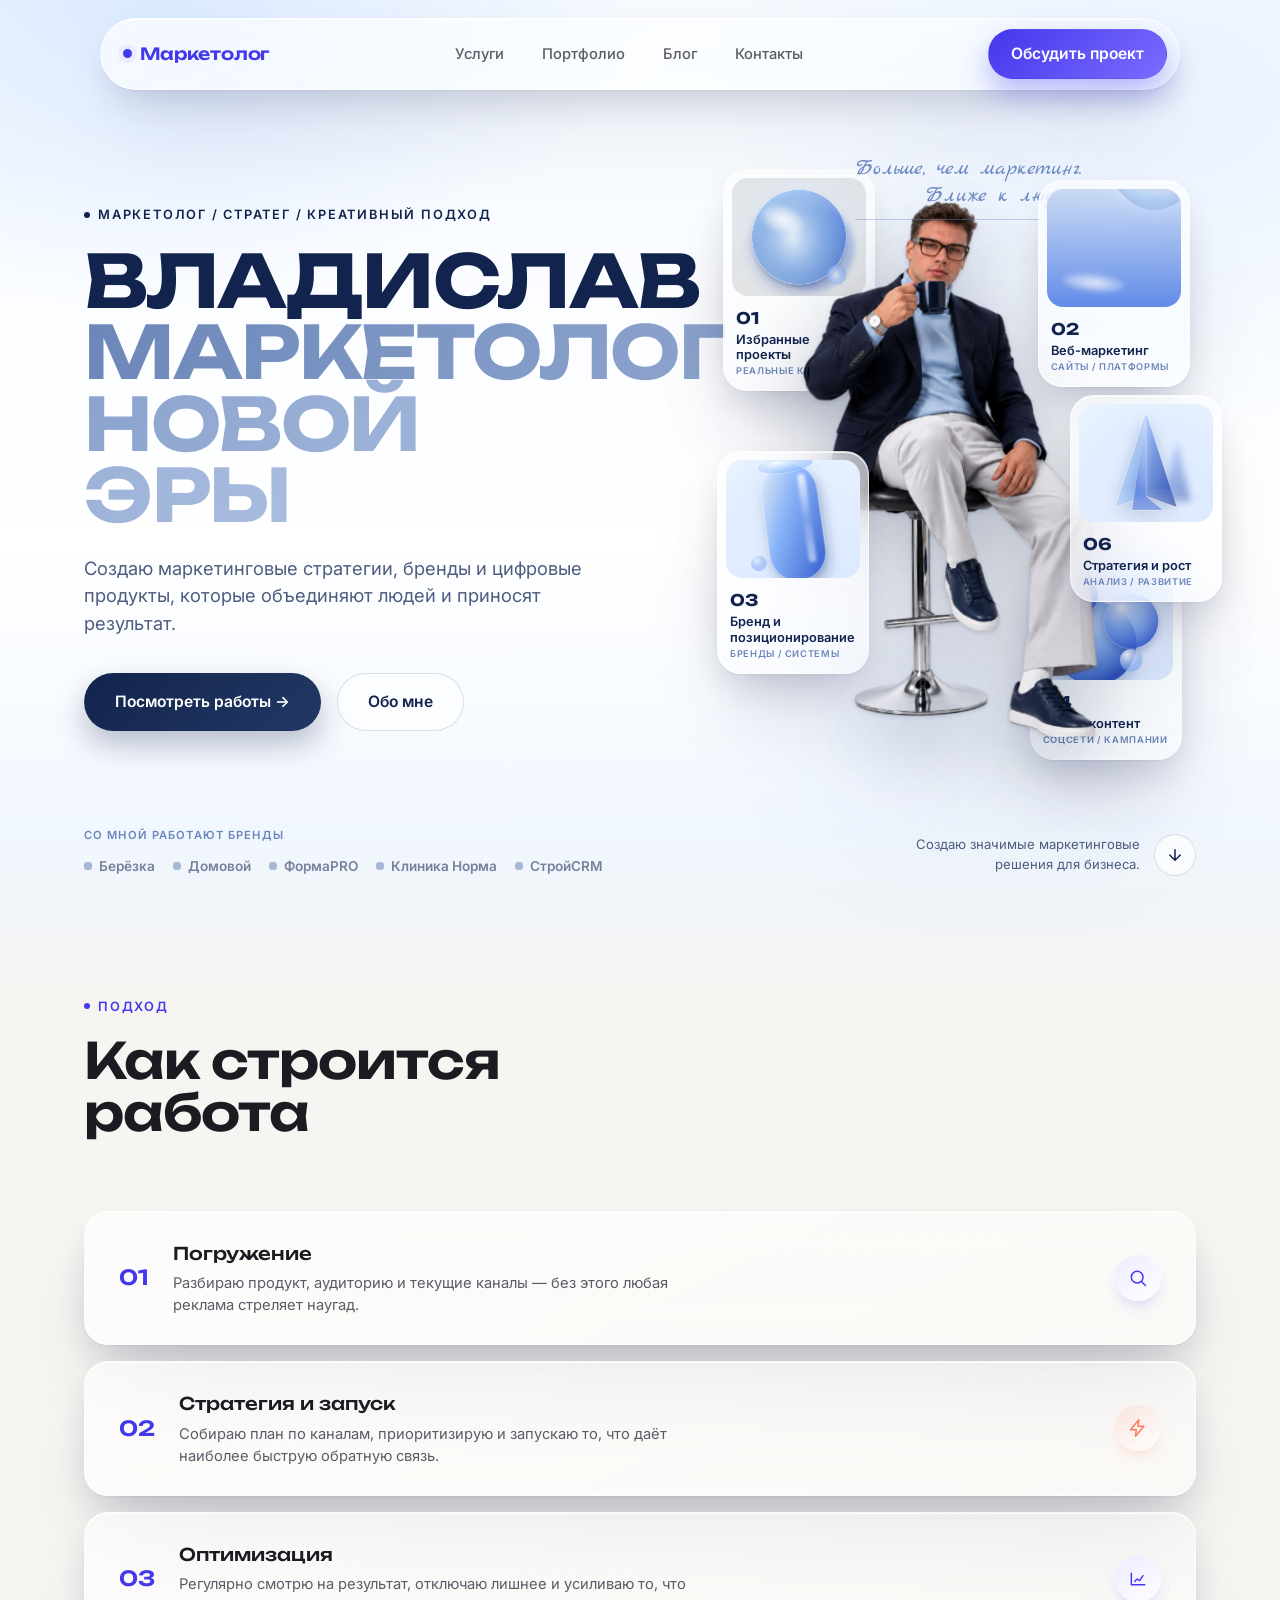
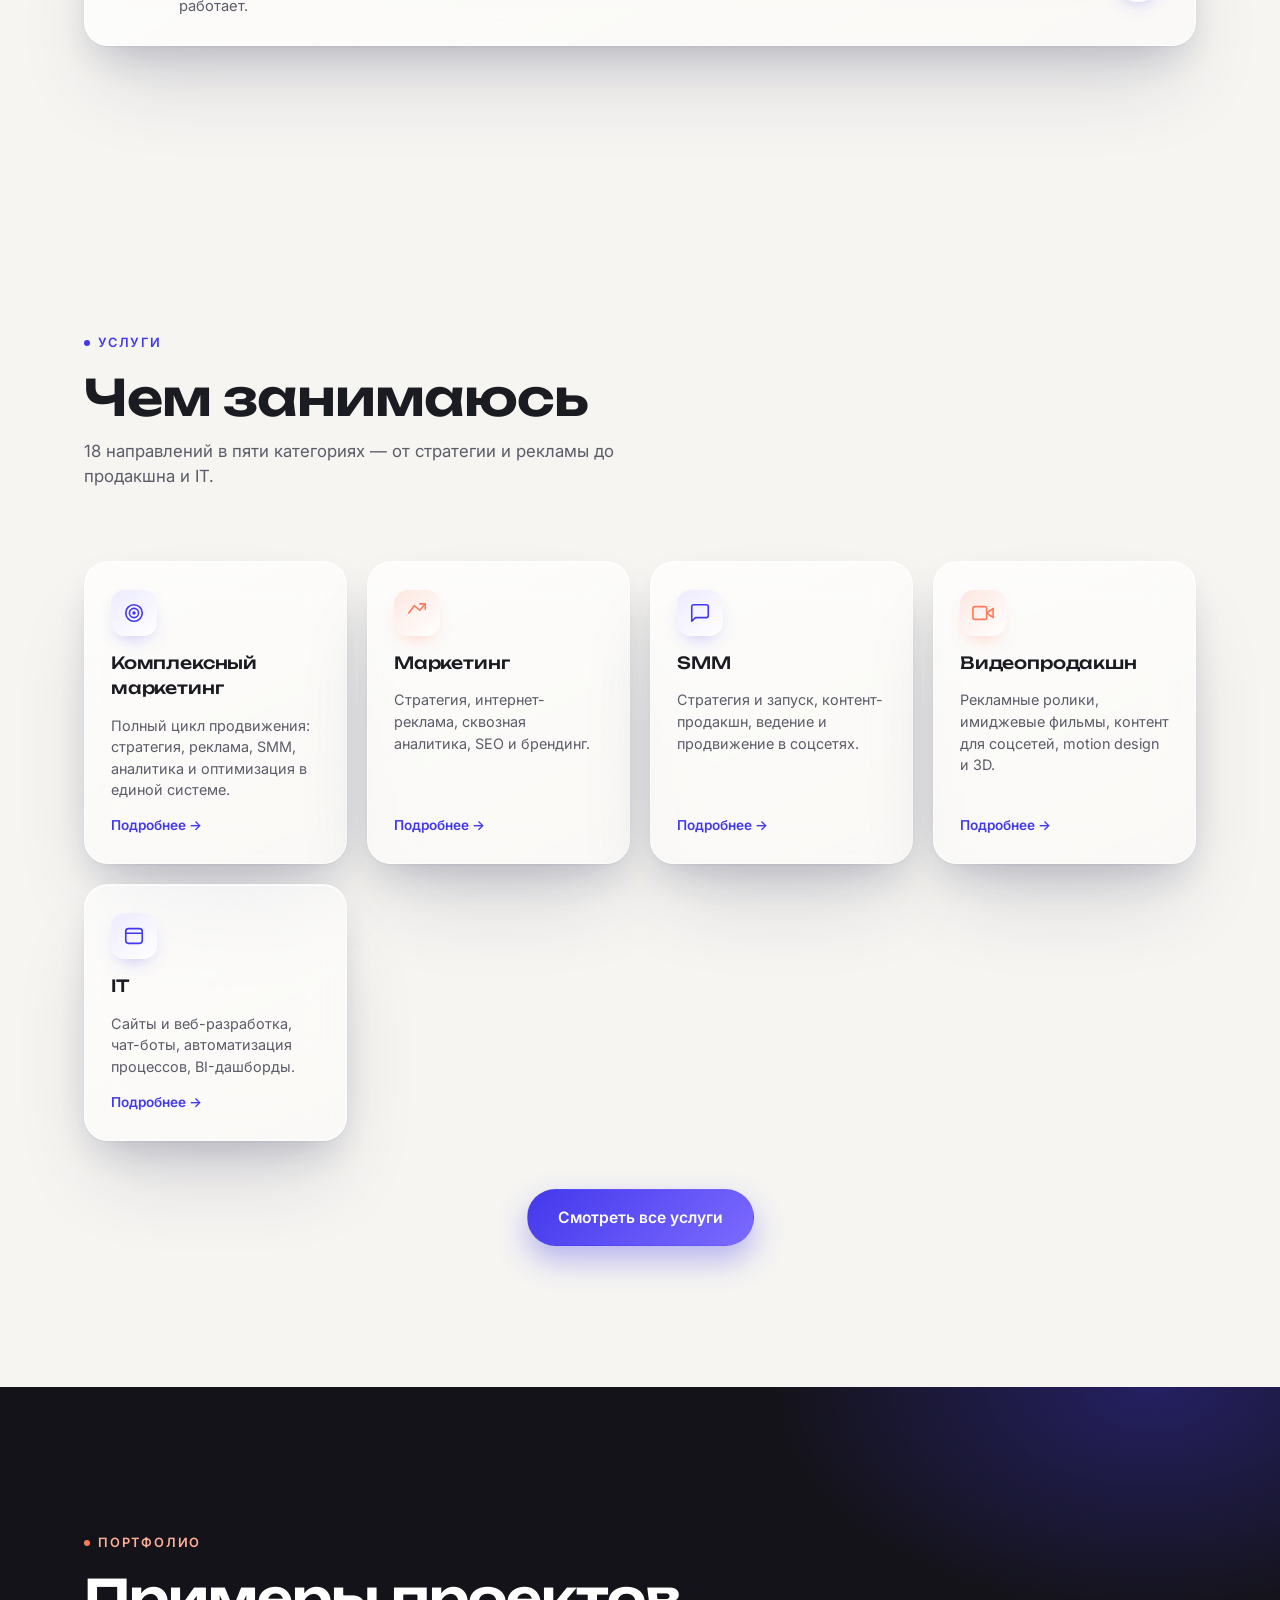
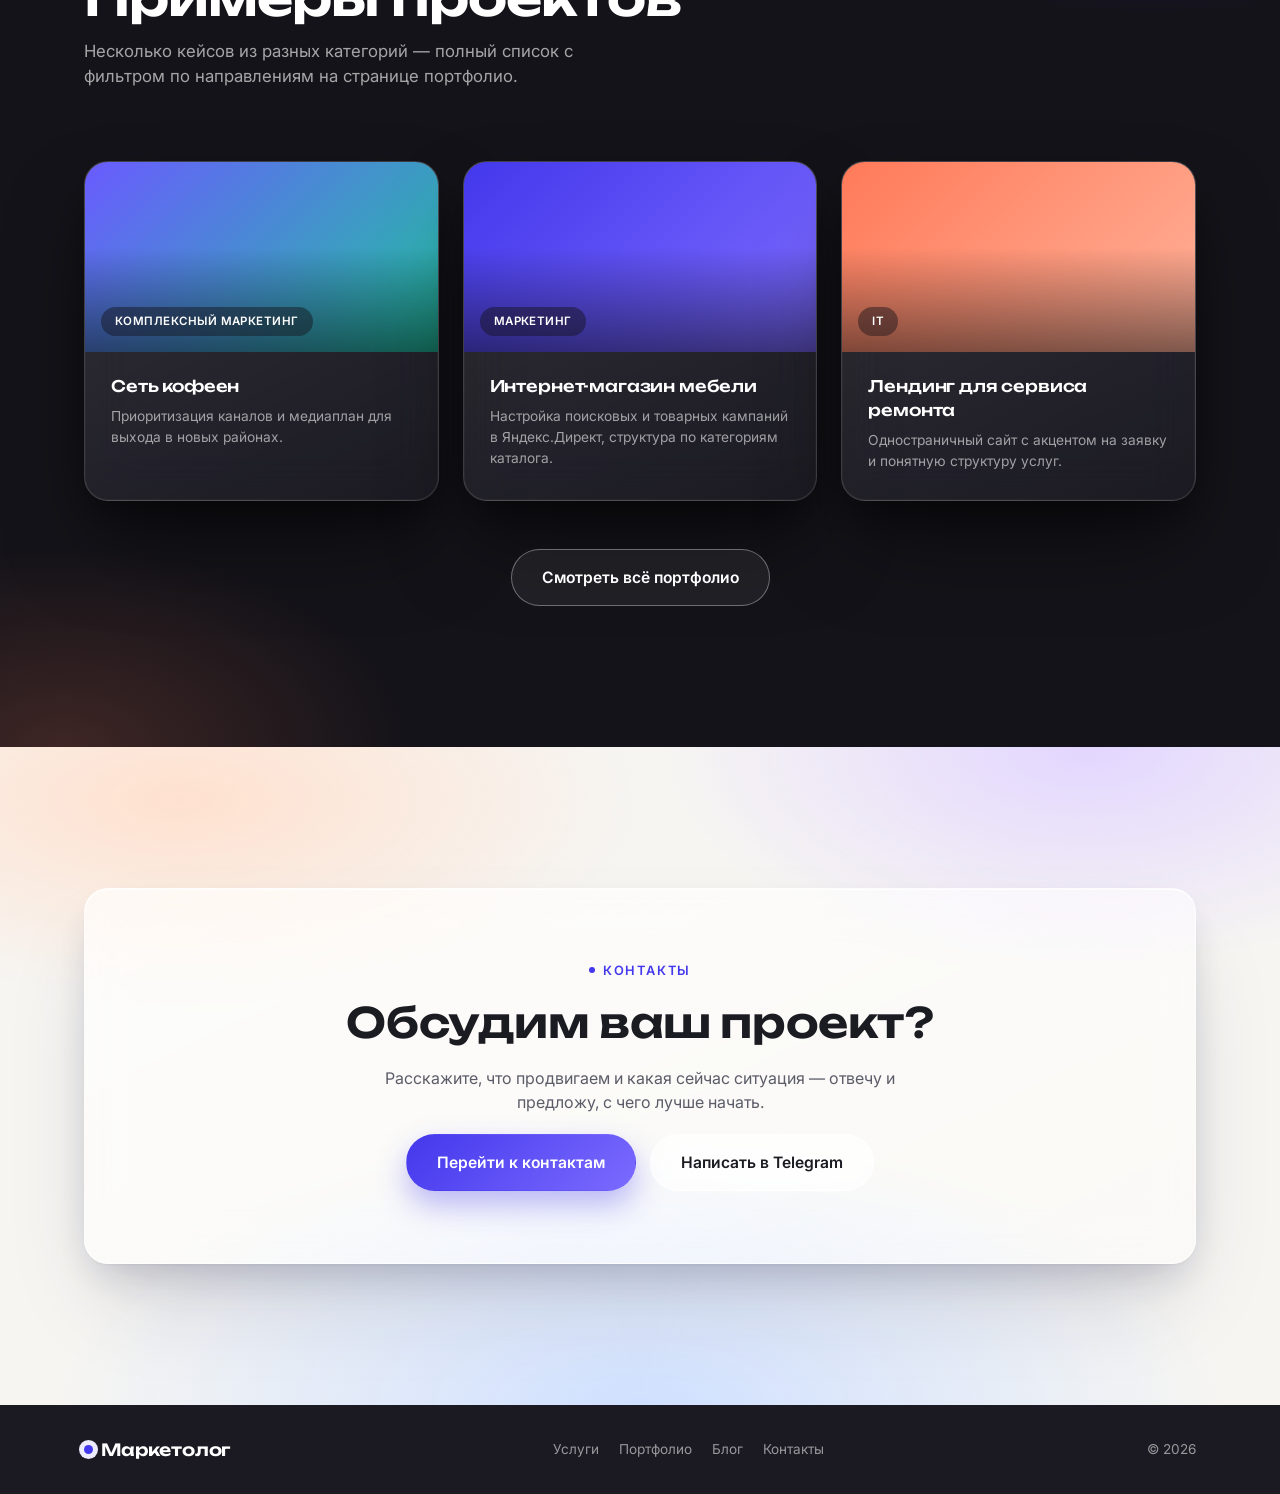
==== index.html @ 8d205523 "Initial commit: marketer portfolio site Multi-page static site (Главная/Услуги/Портфолио/Блог/Контак" ====
<!DOCTYPE html>
<html lang="ru">
<head>
<meta charset="UTF-8">
<meta name="viewport" content="width=device-width, initial-scale=1.0">
<title>Маркетолог — комплексный маркетинг, реклама, SMM, видео, IT</title>
<meta name="description" content="Портфолио маркетолога: комплексное маркетинговое сопровождение, реклама и SEO, SMM, видеопродакшн и IT-решения — веду полный цикл продвижения бизнеса.">
<link rel="preconnect" href="https://fonts.googleapis.com">
<link rel="preconnect" href="https://fonts.gstatic.com" crossorigin>
<link href="https://fonts.googleapis.com/css2?family=Unbounded:wght@500;600;700&family=Inter:wght@400;500;600;700&family=Marck+Script&display=swap" rel="stylesheet">
<link rel="stylesheet" href="css/styles.css">
</head>
<body>

<!-- ================= HEADER ================= -->
<header class="site-header" id="siteHeader">
  <nav class="nav-pill glass">
    <a href="index.html" class="logo" aria-current="page"><span class="logo-dot"></span>Маркетолог</a>
    <div class="nav-links">
      <a href="services.html">Услуги</a>
      <a href="portfolio.html">Портфолио</a>
      <a href="blog.html">Блог</a>
      <a href="contact.html">Контакты</a>
    </div>
    <a href="contact.html" class="btn btn-primary nav-cta">Обсудить проект</a>
    <button class="nav-toggle" id="navToggle" aria-label="Открыть меню">
      <span></span><span></span><span></span>
    </button>
  </nav>
  <div class="mobile-nav glass" id="mobileNav">
    <a href="services.html">Услуги</a>
    <a href="portfolio.html">Портфолио</a>
    <a href="blog.html">Блог</a>
    <a href="contact.html">Контакты</a>
    <a href="contact.html" class="btn btn-primary mobile-nav-cta">Обсудить проект</a>
  </div>
</header>

<!-- ================= HERO ================= -->
<section class="hero hero-icy" id="top">
  <div class="container hero-grid">
    <div class="hero-copy">
      <span class="eyebrow">Маркетолог / Стратег / Креативный подход</span>
      <h1 class="hero-title">Владислав<br><em>Маркетолог<br>новой эры</em></h1>
      <p class="hero-text">Создаю маркетинговые стратегии, бренды и цифровые продукты, которые объединяют людей и приносят результат.</p>
      <div class="hero-actions">
        <a href="portfolio.html" class="btn btn-primary">Посмотреть работы →</a>
        <a href="#approach" class="btn btn-glass">Обо мне</a>
      </div>
    </div>

    <div class="hero-photo-wrap" id="heroPhotoWrap">
      <span class="hero-script">Больше, чем маркетинг.<br>Ближе к людям.</span>

      <div class="hero-photo">
        <img src="images/specialist-2.png" alt="Специалист по digital-маркетингу" width="922" height="1716">
      </div>

      <div class="hero-glass-card glass hgc-1">
        <div class="hgc-art"><img src="images/cards/card-01-projects.png" alt="" loading="lazy"></div>
        <div class="hgc-body">
          <span class="hgc-num">01</span>
          <span class="hgc-label">Избранные проекты</span>
          <span class="hgc-tag">Реальные кейсы</span>
        </div>
      </div>

      <div class="hero-glass-card glass hgc-2">
        <div class="hgc-art"><img src="images/cards/card-02-webmarketing.png" alt="" loading="lazy"></div>
        <div class="hgc-body">
          <span class="hgc-num">02</span>
          <span class="hgc-label">Веб-маркетинг</span>
          <span class="hgc-tag">Сайты / платформы</span>
        </div>
      </div>

      <div class="hero-glass-card glass hgc-3">
        <div class="hgc-art"><img src="images/cards/card-03-brand.svg" alt="" loading="lazy"></div>
        <div class="hgc-body">
          <span class="hgc-num">03</span>
          <span class="hgc-label">Бренд и позиционирование</span>
          <span class="hgc-tag">Бренды / системы</span>
        </div>
      </div>

      <div class="hero-glass-card glass hgc-4">
        <div class="hgc-art"><img src="images/cards/card-04-smm.svg" alt="" loading="lazy"></div>
        <div class="hgc-body">
          <span class="hgc-num">04</span>
          <span class="hgc-label">SMM и контент</span>
          <span class="hgc-tag">Соцсети / кампании</span>
        </div>
      </div>

      <div class="hero-glass-card glass hgc-5">
        <div class="hgc-art"><img src="images/cards/card-05-strategy.svg" alt="" loading="lazy"></div>
        <div class="hgc-body">
          <span class="hgc-num">06</span>
          <span class="hgc-label">Стратегия и рост</span>
          <span class="hgc-tag">Анализ / развитие</span>
        </div>
      </div>
    </div>
  </div>

  <div class="container hero-bottom-row">
    <div class="hero-brands">
      <span class="hero-brands-label">Со мной работают бренды</span>
      <div class="hero-brands-row">
        <span class="brand-chip"><i></i>Берёзка</span>
        <span class="brand-chip"><i></i>Домовой</span>
        <span class="brand-chip"><i></i>ФормаPRO</span>
        <span class="brand-chip"><i></i>Клиника Норма</span>
        <span class="brand-chip"><i></i>СтройCRM</span>
      </div>
    </div>
    <div class="hero-scroll">
      <span>Создаю значимые маркетинговые решения для бизнеса.</span>
      <a href="#approach" class="hero-scroll-btn" aria-label="Прокрутить вниз">
        <svg viewBox="0 0 24 24" fill="none" stroke="currentColor" stroke-width="2" stroke-linecap="round" stroke-linejoin="round"><path d="M12 5v14M5 12l7 7 7-7"/></svg>
      </a>
    </div>
  </div>
</section>

<!-- ================= APPROACH ================= -->
<section class="approach" id="approach">
  <div class="container">
    <div class="section-head reveal">
      <span class="eyebrow">Подход</span>
      <h2 class="section-title">Как строится работа</h2>
    </div>

    <div class="approach-list">
      <div class="approach-item glass reveal">
        <span class="approach-index">01</span>
        <div>
          <h3>Погружение</h3>
          <p>Разбираю продукт, аудиторию и текущие каналы — без этого любая реклама стреляет наугад.</p>
        </div>
        <span class="approach-icon">
          <svg viewBox="0 0 24 24" fill="none" stroke="currentColor" stroke-width="2" stroke-linecap="round" stroke-linejoin="round"><circle cx="11" cy="11" r="7"/><path d="M21 21l-4.3-4.3"/></svg>
        </span>
      </div>

      <div class="approach-item glass reveal">
        <span class="approach-index">02</span>
        <div>
          <h3>Стратегия и запуск</h3>
          <p>Собираю план по каналам, приоритизирую и запускаю то, что даёт наиболее быструю обратную связь.</p>
        </div>
        <span class="approach-icon">
          <svg viewBox="0 0 24 24" fill="none" stroke="currentColor" stroke-width="2" stroke-linecap="round" stroke-linejoin="round"><path d="M13 2L3 14h7l-1 8 10-12h-7l1-8z"/></svg>
        </span>
      </div>

      <div class="approach-item glass reveal">
        <span class="approach-index">03</span>
        <div>
          <h3>Оптимизация</h3>
          <p>Регулярно смотрю на результат, отключаю лишнее и усиливаю то, что работает.</p>
        </div>
        <span class="approach-icon">
          <svg viewBox="0 0 24 24" fill="none" stroke="currentColor" stroke-width="2" stroke-linecap="round" stroke-linejoin="round"><path d="M4 19V5m0 14h16M8 15l3-3 3 2 4-6"/></svg>
        </span>
      </div>
    </div>
  </div>
</section>

<!-- ================= SERVICES TEASER ================= -->
<section class="services-teaser" id="services-teaser">
  <div class="container">
    <div class="section-head reveal">
      <span class="eyebrow">Услуги</span>
      <h2 class="section-title">Чем занимаюсь</h2>
      <p class="section-lede">18 направлений в пяти категориях — от стратегии и рекламы до продакшна и IT.</p>
    </div>

    <div class="teaser-grid">
      <a href="services.html" class="teaser-card glass reveal">
        <span class="teaser-icon">
          <svg viewBox="0 0 24 24" fill="none" stroke="currentColor" stroke-width="2" stroke-linecap="round" stroke-linejoin="round"><circle cx="12" cy="12" r="9"/><circle cx="12" cy="12" r="5"/><circle cx="12" cy="12" r="1"/></svg>
        </span>
        <h3>Комплексный маркетинг</h3>
        <p>Полный цикл продвижения: стратегия, реклама, SMM, аналитика и оптимизация в единой системе.</p>
        <span class="teaser-more">Подробнее →</span>
      </a>

      <a href="services.html" class="teaser-card glass reveal">
        <span class="teaser-icon">
          <svg viewBox="0 0 24 24" fill="none" stroke="currentColor" stroke-width="2" stroke-linecap="round" stroke-linejoin="round"><path d="M3 12l6-8 6 5 6-7"/><path d="M15 2h6v6"/></svg>
        </span>
        <h3>Маркетинг</h3>
        <p>Стратегия, интернет-реклама, сквозная аналитика, SEO и брендинг.</p>
        <span class="teaser-more">Подробнее →</span>
      </a>

      <a href="services.html" class="teaser-card glass reveal">
        <span class="teaser-icon">
          <svg viewBox="0 0 24 24" fill="none" stroke="currentColor" stroke-width="2" stroke-linecap="round" stroke-linejoin="round"><path d="M21 15a2 2 0 0 1-2 2H7l-4 4V5a2 2 0 0 1 2-2h14a2 2 0 0 1 2 2z"/></svg>
        </span>
        <h3>SMM</h3>
        <p>Стратегия и запуск, контент-продакшн, ведение и продвижение в соцсетях.</p>
        <span class="teaser-more">Подробнее →</span>
      </a>

      <a href="services.html" class="teaser-card glass reveal">
        <span class="teaser-icon">
          <svg viewBox="0 0 24 24" fill="none" stroke="currentColor" stroke-width="2" stroke-linecap="round" stroke-linejoin="round"><path d="M23 7l-7 5 7 5V7z"/><rect x="1" y="5" width="15" height="14" rx="2"/></svg>
        </span>
        <h3>Видеопродакшн</h3>
        <p>Рекламные ролики, имиджевые фильмы, контент для соцсетей, motion design и 3D.</p>
        <span class="teaser-more">Подробнее →</span>
      </a>

      <a href="services.html" class="teaser-card glass reveal">
        <span class="teaser-icon">
          <svg viewBox="0 0 24 24" fill="none" stroke="currentColor" stroke-width="2" stroke-linecap="round" stroke-linejoin="round"><rect x="3" y="4" width="18" height="16" rx="3"/><path d="M3 9h18"/></svg>
        </span>
        <h3>IT</h3>
        <p>Сайты и веб-разработка, чат-боты, автоматизация процессов, BI-дашборды.</p>
        <span class="teaser-more">Подробнее →</span>
      </a>
    </div>

    <div class="section-cta reveal">
      <a href="services.html" class="btn btn-primary">Смотреть все услуги</a>
    </div>
  </div>
</section>

<!-- ================= PORTFOLIO TEASER ================= -->
<section class="portfolio portfolio-teaser" id="portfolio-teaser">
  <div class="container">
    <div class="section-head reveal">
      <span class="eyebrow on-dark">Портфолио</span>
      <h2 class="section-title">Примеры проектов</h2>
      <p class="section-lede">Несколько кейсов из разных категорий — полный список с фильтром по направлениям на странице портфолио.</p>
    </div>

    <div class="portfolio-grid reveal">
      <article class="case-card glass-dark">
        <div class="case-thumb thumb-5"><span class="case-tag">Комплексный маркетинг</span></div>
        <div class="case-body">
          <h3>Сеть кофеен</h3>
          <p>Приоритизация каналов и медиаплан для выхода в новых районах.</p>
        </div>
      </article>

      <article class="case-card glass-dark">
        <div class="case-thumb thumb-1"><span class="case-tag">Маркетинг</span></div>
        <div class="case-body">
          <h3>Интернет-магазин мебели</h3>
          <p>Настройка поисковых и товарных кампаний в Яндекс.Директ, структура по категориям каталога.</p>
        </div>
      </article>

      <article class="case-card glass-dark">
        <div class="case-thumb thumb-2"><span class="case-tag">IT</span></div>
        <div class="case-body">
          <h3>Лендинг для сервиса ремонта</h3>
          <p>Одностраничный сайт с акцентом на заявку и понятную структуру услуг.</p>
        </div>
      </article>
    </div>

    <div class="section-cta reveal">
      <a href="portfolio.html" class="btn btn-outline-light">Смотреть всё портфолио</a>
    </div>
  </div>
</section>

<!-- ================= CONTACT CTA ================= -->
<section class="cta-band atmo" id="cta">
  <div class="container">
    <div class="cta-panel glass reveal">
      <span class="eyebrow">Контакты</span>
      <h2>Обсудим ваш проект?</h2>
      <p>Расскажите, что продвигаем и какая сейчас ситуация — отвечу и предложу, с чего лучше начать.</p>
      <div class="cta-actions">
        <a href="contact.html" class="btn btn-primary">Перейти к контактам</a>
        <a href="https://t.me/vladpryanik" class="btn btn-glass">Написать в Telegram</a>
      </div>
    </div>
  </div>
</section>

<!-- ================= FOOTER ================= -->
<footer class="site-footer">
  <div class="container footer-row">
    <a href="index.html" class="logo"><span class="logo-dot"></span>Маркетолог</a>
    <div class="footer-links">
      <a href="services.html">Услуги</a>
      <a href="portfolio.html">Портфолио</a>
      <a href="blog.html">Блог</a>
      <a href="contact.html">Контакты</a>
    </div>
    <span>&copy; 2026</span>
  </div>
</footer>

<script src="js/main.js"></script>
</body>
</html>
---- css/styles.css ----
/* =========================================================
   Дизайн-токены (см. design-system.md)
========================================================= */
:root {
  --bg: #f6f5f2;
  --sky-1: #cfe0ff;
  --sky-2: #e3d6ff;
  --sky-3: #ffe1cf;
  --ink: #1b1b22;
  --ink-soft: #5b5c68;
  --glass-bg: rgba(255, 255, 255, 0.55);
  --glass-bg-strong: rgba(255, 255, 255, 0.72);
  --glass-bg-dark: rgba(255, 255, 255, 0.08);
  --glass-border: rgba(255, 255, 255, 0.6);
  --glass-border-dark: rgba(255, 255, 255, 0.14);
  --accent: #4338ec;
  --accent-2: #7c6bff;
  --accent-ink: #201a7a;
  --accent-soft: #edebff;
  --coral: #ff7a59;
  --coral-soft: rgba(255, 122, 89, 0.16);
  --dark-bg: #141319;
  --dark-bg-2: #1b1a22;

  --radius-lg: 32px;
  --radius-md: 24px;
  --radius-sm: 16px;
  --radius-pill: 999px;

  /* layered shadows: inset top highlight + near contact shadow + far ambient shadow,
     so glass panels read as lifted glass rather than a flat tinted box */
  --shadow-glass:
    inset 0 1px 0 rgba(255, 255, 255, 0.85),
    inset 0 0 0 1px rgba(255, 255, 255, 0.05),
    0 1px 2px rgba(31, 35, 74, 0.05),
    0 18px 40px -12px rgba(31, 35, 74, 0.22),
    0 48px 90px -24px rgba(31, 35, 74, 0.18);
  --shadow-glass-dark:
    inset 0 1px 0 rgba(255, 255, 255, 0.09),
    inset 0 0 0 1px rgba(255, 255, 255, 0.03),
    0 18px 40px -10px rgba(0, 0, 0, 0.5),
    0 48px 90px -20px rgba(0, 0, 0, 0.55);

  --container: 1240px;
  --pad-inline: clamp(20px, 5vw, 64px);
  --pad-section: clamp(72px, 11vw, 160px);

  --font-display: "Unbounded", "Inter", sans-serif;
  --font-body: "Inter", sans-serif;
}

/* =========================================================
   Reset
========================================================= */
* {
  box-sizing: border-box;
}

html {
  scroll-behavior: smooth;
}

body {
  margin: 0;
  background: var(--bg);
  color: var(--ink);
  font-family: var(--font-body);
  font-size: 16px;
  line-height: 1.5;
  -webkit-font-smoothing: antialiased;
}

img {
  max-width: 100%;
  display: block;
}

a {
  color: inherit;
  text-decoration: none;
}

ul {
  margin: 0;
  padding: 0;
  list-style: none;
}

h1, h2, h3, h4, p {
  margin: 0;
}

button {
  font: inherit;
  cursor: pointer;
}

.container {
  max-width: var(--container);
  margin-inline: auto;
  padding-inline: var(--pad-inline);
}

section {
  position: relative;
}

.eyebrow {
  display: inline-flex;
  align-items: center;
  gap: 8px;
  font-family: var(--font-body);
  font-size: 0.8rem;
  font-weight: 600;
  letter-spacing: 0.14em;
  text-transform: uppercase;
  color: var(--accent);
}

.eyebrow::before {
  content: "";
  width: 6px;
  height: 6px;
  border-radius: 50%;
  background: var(--accent);
  display: inline-block;
}

.eyebrow.on-dark {
  color: #ffb199;
}
.eyebrow.on-dark::before {
  background: var(--coral);
}

/* =========================================================
   Buttons
========================================================= */
.btn {
  display: inline-flex;
  align-items: center;
  justify-content: center;
  gap: 10px;
  padding: 16px 30px;
  border-radius: var(--radius-pill);
  font-family: var(--font-body);
  font-weight: 600;
  font-size: 0.98rem;
  border: 1px solid transparent;
  transition: transform 0.25s ease, box-shadow 0.25s ease, background 0.25s ease;
  white-space: nowrap;
}

.btn:hover {
  transform: translateY(-2px);
}

.btn-primary {
  background: linear-gradient(135deg, var(--accent), var(--accent-2));
  color: #fff;
  box-shadow: 0 14px 30px rgba(67, 56, 236, 0.35);
}

.btn-primary:hover {
  box-shadow: 0 20px 42px rgba(67, 56, 236, 0.48);
}

.btn-glass {
  background: var(--glass-bg);
  backdrop-filter: blur(20px) saturate(160%);
  -webkit-backdrop-filter: blur(20px) saturate(160%);
  border: 1px solid var(--glass-border);
  color: var(--ink);
}

.btn-glass:hover {
  background: var(--glass-bg-strong);
}

.btn-outline-light {
  border: 1px solid rgba(255, 255, 255, 0.35);
  color: #fff;
  background: rgba(255, 255, 255, 0.06);
}

.btn-outline-light:hover {
  background: rgba(255, 255, 255, 0.14);
}

/* =========================================================
   Glass surface (utility)
========================================================= */
.glass {
  background: linear-gradient(155deg, rgba(255, 255, 255, 0.7) 0%, rgba(255, 255, 255, 0.42) 100%);
  backdrop-filter: blur(22px) saturate(160%);
  -webkit-backdrop-filter: blur(22px) saturate(160%);
  border: 1px solid var(--glass-border);
  border-radius: var(--radius-md);
  box-shadow: var(--shadow-glass);
}

.glass-dark {
  background: linear-gradient(155deg, rgba(255, 255, 255, 0.13) 0%, rgba(255, 255, 255, 0.03) 100%);
  backdrop-filter: blur(22px) saturate(160%);
  -webkit-backdrop-filter: blur(22px) saturate(160%);
  border: 1px solid var(--glass-border-dark);
  border-radius: var(--radius-md);
  box-shadow: var(--shadow-glass-dark);
}

/* =========================================================
   Header / floating glass nav
========================================================= */
.site-header {
  position: fixed;
  top: 18px;
  left: 0;
  right: 0;
  z-index: 100;
  display: flex;
  justify-content: center;
  padding-inline: var(--pad-inline);
  pointer-events: none;
}

.nav-pill {
  pointer-events: auto;
  width: 100%;
  max-width: 1080px;
  display: flex;
  align-items: center;
  justify-content: space-between;
  gap: 24px;
  padding: 10px 12px 10px 22px;
  border-radius: var(--radius-pill);
  transition: box-shadow 0.3s ease, background 0.3s ease;
}

.site-header.scrolled .nav-pill {
  box-shadow: 0 24px 50px rgba(31, 35, 74, 0.16);
}

.logo {
  font-family: var(--font-display);
  font-weight: 600;
  font-size: 1.05rem;
  letter-spacing: -0.01em;
  display: flex;
  align-items: center;
  gap: 8px;
}

.logo-dot {
  width: 9px;
  height: 9px;
  border-radius: 50%;
  background: var(--accent);
  box-shadow: 0 0 0 5px var(--accent-soft);
}

.nav-links {
  display: flex;
  align-items: center;
  gap: 6px;
}

.nav-links a {
  padding: 10px 16px;
  border-radius: var(--radius-pill);
  font-size: 0.92rem;
  font-weight: 500;
  color: var(--ink-soft);
  transition: background 0.2s ease, color 0.2s ease;
}

.nav-links a:hover {
  background: rgba(255, 255, 255, 0.6);
  color: var(--ink);
}

.nav-links a[aria-current="page"],
.mobile-nav a[aria-current="page"] {
  background: var(--accent-soft);
  color: var(--accent);
}

.logo[aria-current="page"] {
  color: var(--accent);
}

.nav-links a:focus-visible,
.logo:focus-visible,
.btn:focus-visible,
.tab-btn:focus-visible,
.contact-link:focus-visible {
  outline: 2px solid var(--accent);
  outline-offset: 2px;
}

.nav-cta {
  padding: 12px 22px !important;
}

.nav-toggle {
  display: none;
  width: 44px;
  height: 44px;
  border-radius: 50%;
  border: none;
  background: rgba(255, 255, 255, 0.6);
  align-items: center;
  justify-content: center;
  flex-direction: column;
  gap: 4px;
}

.nav-toggle span {
  width: 18px;
  height: 2px;
  background: var(--ink);
  border-radius: 2px;
  transition: transform 0.25s ease, opacity 0.25s ease;
}

.mobile-nav {
  pointer-events: auto;
  position: absolute;
  top: 74px;
  left: var(--pad-inline);
  right: var(--pad-inline);
  display: none;
  flex-direction: column;
  gap: 4px;
  padding: 16px;
  border-radius: 24px;
}

.mobile-nav.open {
  display: flex;
}

.mobile-nav a {
  padding: 14px 16px;
  border-radius: 16px;
  font-weight: 500;
  color: var(--ink);
}

.mobile-nav a:hover {
  background: rgba(255, 255, 255, 0.6);
}

.mobile-nav-cta {
  margin-top: 8px;
  justify-content: center;
}

@media (max-width: 860px) {
  .nav-links { display: none; }
  .nav-toggle { display: flex; }
}

@media (max-width: 560px) {
  .nav-cta { display: none; }
}

/* =========================================================
   Atmospheric backgrounds (hero + contact bookend)
========================================================= */
.atmo {
  background:
    radial-gradient(60% 50% at 14% 8%, var(--sky-3) 0%, transparent 60%),
    radial-gradient(55% 55% at 85% 0%, var(--sky-2) 0%, transparent 60%),
    radial-gradient(70% 60% at 50% 100%, var(--sky-1) 0%, transparent 65%),
    var(--bg);
}

.atmo-shape {
  position: absolute;
  border-radius: 50%;
  filter: blur(2px);
  opacity: 0.55;
  pointer-events: none;
}

/* =========================================================
   Hero — icy palette (scoped to this section only; the rest of the
   home page keeps the warm --sky and --bg atmosphere, so new tokens
   are introduced here rather than overwriting the shared ones)
========================================================= */
:root {
  --ice-1: #eaf3ff;
  --ice-2: #f6faff;
  --ice-3: #dbe9ff;
  --ice-navy: #12244d;
  --ice-navy-2: #223864;
  --ice-blue-muted: #6b86b8;
  --ice-ink-soft: #4d5d80;
  --ice-glass-border: rgba(18, 36, 77, 0.14);
  --ice-script: #6e8bc4;
}

.hero {
  padding-top: clamp(140px, 18vw, 200px);
  padding-bottom: clamp(64px, 9vw, 120px);
  overflow: hidden;
  position: relative;
}

.hero-icy {
  background:
    radial-gradient(60% 50% at 12% 0%, var(--ice-3) 0%, transparent 62%),
    radial-gradient(55% 55% at 92% 10%, var(--ice-1) 0%, transparent 65%),
    linear-gradient(180deg, var(--ice-2) 0%, #ffffff 55%, var(--ice-1) 100%);
}

/* soft fade at the bottom edge so the icy hero doesn't cut hard into the
   warm-toned section that follows — an intentional transition, not a seam */
.hero-icy::after {
  content: "";
  position: absolute;
  left: 0; right: 0; bottom: 0;
  height: clamp(80px, 14vw, 160px);
  background: linear-gradient(180deg, transparent 0%, var(--bg) 100%);
  pointer-events: none;
}

.hero-grid {
  display: grid;
  grid-template-columns: 1.05fr 0.95fr;
  gap: clamp(32px, 6vw, 72px);
  align-items: center;
  position: relative;
  z-index: 1;
}

.hero-copy,
.hero-photo-wrap {
  min-width: 0;
}

.hero-copy .eyebrow {
  margin-bottom: 20px;
  color: var(--ice-navy);
}

.hero-copy .eyebrow::before {
  background: var(--ice-navy);
}

.hero-title {
  font-family: var(--font-display);
  font-weight: 700;
  font-size: clamp(2.5rem, 4.2vw + 1.2rem, 5.2rem);
  line-height: 0.98;
  letter-spacing: -0.02em;
  text-transform: uppercase;
  color: var(--ice-navy);
  margin-bottom: 24px;
}

.hero-title em {
  font-style: normal;
  background: linear-gradient(120deg, var(--ice-blue-muted) 0%, #a9bde0 100%);
  -webkit-background-clip: text;
  background-clip: text;
  color: transparent;
}

.hero-text {
  max-width: 46ch;
  font-size: clamp(1rem, 0.4vw + 0.9rem, 1.15rem);
  color: var(--ice-ink-soft);
  margin-bottom: 36px;
}

.hero-actions {
  display: flex;
  align-items: center;
  gap: 16px;
  flex-wrap: wrap;
  margin-bottom: 8px;
}

/* re-theme the shared button components to the icy palette, scoped to the
   hero only — services.html/portfolio.html/etc keep the indigo brand color */
.hero-icy .btn-primary {
  background: linear-gradient(135deg, var(--ice-navy), var(--ice-navy-2));
  box-shadow: 0 14px 30px rgba(18, 36, 77, 0.28);
}

.hero-icy .btn-primary:hover {
  box-shadow: 0 20px 42px rgba(18, 36, 77, 0.4);
}

.hero-icy .btn-glass {
  border-color: var(--ice-glass-border);
  color: var(--ice-navy);
}

/* Photo stage */
.hero-photo-wrap {
  position: relative;
  width: fit-content;
  margin-inline: auto;
  display: flex;
  justify-content: center;
  transition: transform 0.5s cubic-bezier(0.16, 1, 0.3, 1);
  will-change: transform;
}

/* soft blurred colour blobs floating behind the photo — gives the composition
   depth instead of the frame reading as clipart pasted on a flat background */
.hero-photo-wrap::before,
.hero-photo-wrap::after {
  content: "";
  position: absolute;
  z-index: 0;
  border-radius: 50%;
  filter: blur(60px);
  pointer-events: none;
}

.hero-photo-wrap::before {
  width: min(60%, 340px);
  aspect-ratio: 1;
  top: -12%;
  right: 2%;
  background: radial-gradient(circle, var(--ice-1) 0%, transparent 72%);
  opacity: 0.9;
}

.hero-photo-wrap::after {
  width: min(55%, 300px);
  aspect-ratio: 1;
  bottom: -10%;
  left: 2%;
  background: radial-gradient(circle, var(--ice-3) 0%, transparent 72%);
  opacity: 0.85;
}

/* handwritten accent line, top-right of the photo stage */
.hero-script {
  position: absolute;
  top: -46px;
  right: 4%;
  z-index: 3;
  font-family: "Marck Script", cursive;
  font-size: 1.35rem;
  line-height: 1.25;
  color: var(--ice-script);
  text-align: right;
  padding-bottom: 10px;
  border-bottom: 1px solid rgba(110, 139, 196, 0.4);
}

/* the hero photo is a true alpha cutout (no rectangle to frame), so the
   silhouette itself is the visual edge: no card wrapper, no box-shadow — a
   drop-shadow filter follows the actual alpha edges instead, and the blurred
   colour blobs behind it (on .hero-photo-wrap) now show straight through the
   transparent margins instead of being blocked by an opaque photo rectangle */
.hero-photo {
  position: relative;
  z-index: 2;
  height: clamp(420px, 42vw, 600px);
  display: flex;
  align-items: flex-end;
}

.hero-photo img {
  position: relative;
  height: 100%;
  width: auto;
  max-width: none;
  transform: rotate(-1.1deg);
  filter:
    drop-shadow(0 2px 2px rgba(18, 36, 77, 0.14))
    drop-shadow(0 26px 34px rgba(18, 36, 77, 0.22))
    drop-shadow(0 60px 80px rgba(18, 36, 77, 0.14));
}

/* ---- orbiting glass cards with the generated glass/crystal renders ---- */
.hero-glass-card {
  position: absolute;
  width: 152px;
  padding: 8px;
  display: flex;
  flex-direction: column;
  gap: 8px;
  --rot: 0deg;
  animation: heroCardFloat 7s ease-in-out infinite;
  transition: transform 0.3s ease, box-shadow 0.3s ease;
}

.hero-glass-card:hover {
  animation-play-state: paused;
  transform: translateY(-6px) rotate(0deg) scale(1.04);
  z-index: 4 !important;
}

.hgc-art {
  height: 118px;
  border-radius: 16px;
  overflow: hidden;
  background: linear-gradient(160deg, #eaf3ff, #dbe9ff);
}

.hgc-art img {
  width: 100%;
  height: 100%;
  object-fit: cover;
  display: block;
}

.hgc-body {
  display: flex;
  flex-direction: column;
  gap: 2px;
  padding: 2px 4px 4px;
}

.hgc-num {
  font-family: var(--font-display);
  font-weight: 700;
  font-size: 1rem;
  color: var(--ice-navy);
}

.hgc-label {
  font-size: 0.8rem;
  font-weight: 600;
  color: var(--ice-navy);
  line-height: 1.2;
}

.hgc-tag {
  font-size: 0.58rem;
  font-weight: 600;
  letter-spacing: 0.07em;
  text-transform: uppercase;
  color: var(--ice-blue-muted);
}

.hgc-1 { top: -6%; left: -82px; --rot: -7deg; z-index: 1; animation-delay: 0s; }
.hgc-2 { top: -4%; right: -96px; --rot: 6deg; z-index: 3; animation-delay: 1.2s; }
.hgc-3 { bottom: 12%; left: -88px; --rot: -6deg; z-index: 3; animation-delay: 2.4s; }
.hgc-4 { bottom: -4%; right: -88px; --rot: 8deg; z-index: 1; animation-delay: 3.6s; }
.hgc-5 { top: 36%; right: -128px; --rot: 4deg; z-index: 3; animation-delay: 4.8s; }

@keyframes heroCardFloat {
  0%, 100% { transform: translateY(0) rotate(var(--rot)); }
  50% { transform: translateY(-10px) rotate(var(--rot)); }
}

/* ---- bottom row: invented client wordmarks + non-numeric scroll caption ---- */
.hero-bottom-row {
  position: relative;
  z-index: 1;
  display: flex;
  align-items: flex-end;
  justify-content: space-between;
  gap: 24px;
  flex-wrap: wrap;
  margin-top: clamp(48px, 8vw, 88px);
}

.hero-brands-label {
  display: block;
  font-size: 0.7rem;
  font-weight: 600;
  letter-spacing: 0.1em;
  text-transform: uppercase;
  color: var(--ice-blue-muted);
  margin-bottom: 12px;
}

.hero-brands-row {
  display: flex;
  flex-wrap: wrap;
  gap: 18px;
}

.brand-chip {
  display: inline-flex;
  align-items: center;
  gap: 7px;
  font-size: 0.85rem;
  font-weight: 600;
  color: var(--ice-navy);
  opacity: 0.55;
}

.brand-chip i {
  width: 8px;
  height: 8px;
  border-radius: 3px;
  background: var(--ice-blue-muted);
  display: inline-block;
}

.hero-scroll {
  display: flex;
  align-items: center;
  gap: 14px;
  max-width: 34ch;
  text-align: right;
}

.hero-scroll span {
  font-size: 0.82rem;
  color: var(--ice-ink-soft);
}

.hero-scroll-btn {
  flex-shrink: 0;
  width: 42px;
  height: 42px;
  border-radius: 50%;
  display: flex;
  align-items: center;
  justify-content: center;
  background: rgba(255, 255, 255, 0.6);
  border: 1px solid var(--ice-glass-border);
  color: var(--ice-navy);
  transition: transform 0.25s ease, background 0.25s ease;
}

.hero-scroll-btn:hover {
  background: #fff;
  transform: translateY(3px);
}

.hero-scroll-btn svg {
  width: 18px;
  height: 18px;
}

@media (max-width: 900px) {
  .hero-grid {
    grid-template-columns: 1fr;
  }
  .hero-glass-card,
  .hero-script {
    display: none;
  }
  .hero-bottom-row {
    justify-content: flex-start;
  }
  .hero-scroll {
    text-align: left;
  }
}

/* =========================================================
   Services section
========================================================= */
.services {
  padding-block: var(--pad-section);
}

.section-head {
  max-width: 640px;
  margin-bottom: clamp(40px, 6vw, 72px);
}

.section-head .eyebrow {
  margin-bottom: 18px;
}

.section-title {
  font-family: var(--font-display);
  font-weight: 600;
  font-size: clamp(2rem, 2.4vw + 1.2rem, 3.2rem);
  line-height: 1.05;
  letter-spacing: -0.02em;
}

.section-lede {
  margin-top: 16px;
  color: var(--ink-soft);
  font-size: 1.05rem;
  max-width: 52ch;
}

.services-bridge {
  color: var(--ink-soft);
  font-size: 1rem;
  max-width: 62ch;
  margin-bottom: clamp(28px, 4vw, 40px);
}

/* ---- category pills (light variant of the portfolio tab idiom) ---- */
.services-tabs {
  display: flex;
  flex-wrap: wrap;
  gap: 10px;
  margin-bottom: clamp(28px, 4vw, 40px);
}

.svc-tab {
  padding: 11px 20px;
  border-radius: var(--radius-pill);
  border: 1px solid rgba(27, 27, 34, 0.08);
  background: rgba(255, 255, 255, 0.6);
  color: var(--ink-soft);
  font-size: 0.88rem;
  font-weight: 500;
  transition: background 0.2s ease, color 0.2s ease, border-color 0.2s ease, transform 0.2s ease, box-shadow 0.2s ease;
}

.svc-tab:hover {
  color: var(--ink);
  border-color: rgba(27, 27, 34, 0.2);
  transform: translateY(-2px);
}

.svc-tab.active {
  background: linear-gradient(135deg, var(--accent), var(--accent-2));
  border-color: var(--accent);
  color: #fff;
  box-shadow: 0 12px 28px -8px rgba(67, 56, 236, 0.4);
}

.svc-tab:focus-visible {
  outline: 2px solid var(--accent);
  outline-offset: 2px;
}

/* ---- accordion rows, progressive disclosure of "Что входит" / "Результат" ---- */
.services-list {
  display: flex;
  flex-direction: column;
  gap: 14px;
}

.service-row {
  padding: 0;
  overflow: hidden;
}

.service-row[hidden] {
  display: none;
}

.service-row-head {
  width: 100%;
  display: flex;
  align-items: center;
  gap: 18px;
  padding: 22px 26px;
  background: none;
  border: none;
  text-align: left;
  color: inherit;
  font-family: var(--font-body);
}

.service-row-icon {
  flex-shrink: 0;
  width: 42px;
  height: 42px;
  border-radius: 14px;
  background: linear-gradient(145deg, var(--accent-soft), #fff);
  color: var(--accent);
  display: flex;
  align-items: center;
  justify-content: center;
  box-shadow: 0 8px 18px -8px rgba(67, 56, 236, 0.35);
}

.service-row-icon svg {
  width: 20px;
  height: 20px;
  stroke-width: 1.75;
}

.service-row:nth-child(2n) .service-row-icon {
  background: linear-gradient(145deg, var(--coral-soft), #fff);
  color: var(--coral);
  box-shadow: 0 8px 18px -8px rgba(255, 122, 89, 0.4);
}

.service-row-title {
  flex: 1;
  font-family: var(--font-display);
  font-weight: 500;
  font-size: 1rem;
  letter-spacing: -0.01em;
}

.service-row-chevron {
  flex-shrink: 0;
  width: 22px;
  height: 22px;
  color: var(--ink-soft);
  transition: transform 0.3s ease;
}

.service-row-chevron svg {
  width: 100%;
  height: 100%;
  stroke-width: 2;
}

.service-row.open .service-row-chevron {
  transform: rotate(180deg);
  color: var(--accent);
}

.service-row-body {
  display: grid;
  grid-template-rows: 0fr;
  transition: grid-template-rows 0.35s ease;
}

.service-row.open .service-row-body {
  grid-template-rows: 1fr;
}

.service-row-body-inner {
  overflow: hidden;
}

.service-row-body-inner > * {
  min-height: 0;
}

.service-row-body-inner {
  display: grid;
  grid-template-columns: repeat(2, 1fr);
  gap: 28px;
  padding: 0 26px 26px 86px;
}

.service-row-col h4 {
  font-family: var(--font-body);
  font-size: 0.78rem;
  font-weight: 600;
  letter-spacing: 0.06em;
  text-transform: uppercase;
  color: var(--accent);
  margin-bottom: 8px;
}

.service-row-col p {
  color: var(--ink-soft);
  font-size: 0.92rem;
  line-height: 1.55;
}

@media (max-width: 700px) {
  .service-row-body-inner {
    grid-template-columns: 1fr;
    padding-left: 26px;
    gap: 18px;
  }
  .service-row-head {
    padding: 18px 20px;
    gap: 14px;
  }
}

/* =========================================================
   Approach / process section
========================================================= */
.approach {
  padding-bottom: var(--pad-section);
}

.approach-list {
  display: flex;
  flex-direction: column;
  gap: 16px;
}

.approach-item {
  display: grid;
  grid-template-columns: auto 1fr auto;
  align-items: center;
  gap: 24px;
  padding: 28px 34px;
  transition: transform 0.3s ease, box-shadow 0.3s ease;
}

.approach-item:hover {
  transform: translateX(6px);
}

.approach-index {
  font-family: var(--font-display);
  font-size: 1.3rem;
  color: var(--accent);
  font-weight: 600;
}

.approach-item h3 {
  font-family: var(--font-display);
  font-weight: 500;
  font-size: 1.1rem;
  margin-bottom: 6px;
}

.approach-item p {
  color: var(--ink-soft);
  font-size: 0.92rem;
  max-width: 60ch;
}

.approach-icon {
  width: 46px;
  height: 46px;
  border-radius: 50%;
  background: linear-gradient(145deg, var(--accent-soft), #fff);
  color: var(--accent);
  display: flex;
  align-items: center;
  justify-content: center;
  box-shadow: 0 8px 18px -8px rgba(67, 56, 236, 0.35);
  transition: transform 0.3s ease;
}

.approach-icon svg {
  width: 20px;
  height: 20px;
  stroke-width: 1.75;
}

.approach-item:hover .approach-icon {
  transform: scale(1.08);
}

.approach-item:nth-child(2n) .approach-icon {
  background: linear-gradient(145deg, var(--coral-soft), #fff);
  color: var(--coral);
  box-shadow: 0 8px 18px -8px rgba(255, 122, 89, 0.4);
}

@media (max-width: 700px) {
  .approach-item {
    grid-template-columns: auto 1fr;
  }
  .approach-icon { display: none; }
}

/* =========================================================
   Portfolio (dark contrast section)
========================================================= */
.portfolio {
  background: var(--dark-bg);
  background-image:
    radial-gradient(50% 40% at 90% 0%, rgba(67,56,236,0.35), transparent 60%),
    radial-gradient(45% 35% at 5% 100%, rgba(255,122,89,0.18), transparent 60%);
  color: #fff;
  padding-block: var(--pad-section);
}

.portfolio .section-head {
  color: #fff;
}

.portfolio .section-lede {
  color: rgba(255,255,255,0.62);
}

.portfolio-tabs {
  display: flex;
  flex-wrap: wrap;
  gap: 10px;
  margin-bottom: 40px;
}

.tab-btn {
  padding: 11px 20px;
  border-radius: var(--radius-pill);
  border: 1px solid var(--glass-border-dark);
  background: var(--glass-bg-dark);
  color: rgba(255,255,255,0.75);
  font-size: 0.88rem;
  font-weight: 500;
  transition: background 0.2s ease, color 0.2s ease, border-color 0.2s ease, transform 0.2s ease, box-shadow 0.2s ease;
}

.tab-btn:hover {
  color: #fff;
  border-color: rgba(255,255,255,0.3);
  transform: translateY(-2px);
}

.tab-btn.active {
  background: linear-gradient(135deg, var(--accent), var(--accent-2));
  border-color: var(--accent);
  color: #fff;
  box-shadow: 0 12px 28px -8px rgba(67, 56, 236, 0.6);
}

.portfolio-grid {
  display: grid;
  grid-template-columns: repeat(auto-fit, minmax(260px, 1fr));
  gap: 24px;
}

.case-card {
  padding: 0;
  overflow: hidden;
  display: flex;
  flex-direction: column;
  transition: transform 0.35s ease, box-shadow 0.35s ease, border-color 0.35s ease;
}

.case-card:hover {
  transform: translateY(-8px);
  border-color: rgba(255, 255, 255, 0.22);
  box-shadow:
    inset 0 1px 0 rgba(255, 255, 255, 0.1),
    0 22px 45px -12px rgba(0, 0, 0, 0.55),
    0 0 0 1px rgba(255, 255, 255, 0.04),
    0 30px 70px -20px var(--case-glow, rgba(67, 56, 236, 0.45));
}

.case-card[data-category="marketing"]:hover,
.case-card[data-category="complex"]:hover { --case-glow: rgba(67, 56, 236, 0.5); }
.case-card[data-category="it"]:hover,
.case-card[data-category="video"]:hover { --case-glow: rgba(255, 122, 89, 0.45); }
.case-card[data-category="smm"]:hover { --case-glow: rgba(34, 193, 161, 0.45); }

.case-thumb {
  height: 190px;
  position: relative;
  display: flex;
  align-items: flex-end;
  padding: 16px;
}

.case-thumb::after {
  content: "";
  position: absolute;
  inset: 0;
  background: linear-gradient(180deg, rgba(0,0,0,0) 45%, rgba(0,0,0,0.5) 100%);
}

.case-thumb span.case-tag {
  position: relative;
  z-index: 1;
  padding: 6px 14px;
  border-radius: var(--radius-pill);
  background: rgba(20,19,26,0.45);
  backdrop-filter: blur(6px);
  font-size: 0.72rem;
  font-weight: 600;
  letter-spacing: 0.04em;
  text-transform: uppercase;
  color: #fff;
}

.case-body {
  padding: 22px 26px 28px;
}

.case-body h3 {
  font-family: var(--font-display);
  font-weight: 500;
  font-size: 1rem;
  margin-bottom: 8px;
  letter-spacing: -0.01em;
}

.case-body p {
  color: rgba(255,255,255,0.58);
  font-size: 0.86rem;
  line-height: 1.5;
}

.portfolio-empty {
  padding: 32px;
  border-radius: var(--radius-md);
  border: 1px dashed var(--glass-border-dark);
  color: rgba(255,255,255,0.55);
  font-size: 0.92rem;
  text-align: center;
}

.case-note {
  margin-top: 28px;
  font-size: 0.8rem;
  color: rgba(255,255,255,0.4);
  max-width: 60ch;
}

/* palette of gradient thumbs, no real photos needed for placeholders */
.thumb-1 { background: linear-gradient(135deg, #4338ec, #7c6bff); }
.thumb-2 { background: linear-gradient(135deg, #ff7a59, #ffb199); }
.thumb-3 { background: linear-gradient(135deg, #22c1a1, #4338ec); }
.thumb-4 { background: linear-gradient(135deg, #ffb347, #ff7a59); }
.thumb-5 { background: linear-gradient(135deg, #6a5bff, #22c1a1); }
.thumb-6 { background: linear-gradient(135deg, #ff5f9e, #4338ec); }

.case-card[hidden] { display: none; }

/* =========================================================
   Contact (atmospheric bookend)
========================================================= */
.contact {
  padding-block: var(--pad-section);
  overflow: hidden;
}

.contact-card {
  padding: clamp(36px, 6vw, 72px);
  display: grid;
  grid-template-columns: 1.1fr 0.9fr;
  gap: 48px;
  align-items: center;
}

.contact-title {
  font-family: var(--font-display);
  font-weight: 600;
  font-size: clamp(1.8rem, 2.4vw + 1rem, 2.6rem);
  line-height: 1.1;
  letter-spacing: -0.01em;
  margin-bottom: 18px;
}

.contact-copy p {
  color: var(--ink-soft);
  max-width: 46ch;
  margin-bottom: 28px;
}

.contact-actions {
  display: flex;
  flex-wrap: wrap;
  gap: 14px;
}

.contact-links {
  display: flex;
  flex-direction: column;
  gap: 14px;
}

.contact-link {
  display: flex;
  align-items: center;
  gap: 14px;
  padding: 16px 18px;
  border-radius: var(--radius-sm);
  background: rgba(255,255,255,0.5);
  border: 1px solid var(--glass-border);
  transition: background 0.2s ease, transform 0.2s ease;
}

.contact-link:hover {
  background: rgba(255,255,255,0.75);
  transform: translateX(4px);
}

.contact-link .cl-icon {
  width: 40px;
  height: 40px;
  border-radius: 50%;
  background: var(--accent-soft);
  color: var(--accent);
  display: flex;
  align-items: center;
  justify-content: center;
  flex-shrink: 0;
}

.contact-link .cl-icon svg {
  width: 18px;
  height: 18px;
}

.contact-link .cl-label {
  display: block;
  font-size: 0.72rem;
  text-transform: uppercase;
  letter-spacing: 0.08em;
  color: var(--ink-soft);
  margin-bottom: 2px;
}

.contact-link .cl-value {
  font-weight: 600;
  font-size: 0.98rem;
}

@media (max-width: 800px) {
  .contact-card {
    grid-template-columns: 1fr;
  }
}

/* =========================================================
   Footer
========================================================= */
.site-footer {
  background: var(--dark-bg-2);
  color: rgba(255,255,255,0.55);
  padding-block: 32px;
  font-size: 0.85rem;
}

.footer-row {
  display: flex;
  justify-content: space-between;
  align-items: center;
  flex-wrap: wrap;
  gap: 12px;
}

.footer-row .logo {
  color: #fff;
}

.footer-links {
  display: flex;
  gap: 20px;
}

.footer-links a:hover {
  color: #fff;
}

.footer-links a[aria-current="page"] {
  color: #fff;
}

/* =========================================================
   Multi-page utilities: standalone page top spacing
   (services / portfolio / contact pages have no hero above
   the fixed nav pill, so their first section needs hero-like
   top clearance instead of the normal section padding-block)
========================================================= */
.page-top {
  padding-top: clamp(140px, 18vw, 200px);
}

/* =========================================================
   Blog (launching-soon placeholder state)
========================================================= */
.blog {
  padding-block: var(--pad-section);
}

.blog-grid {
  display: grid;
  grid-template-columns: repeat(auto-fit, minmax(260px, 1fr));
  gap: 20px;
  margin-bottom: clamp(28px, 4vw, 40px);
}

.blog-card {
  display: flex;
  flex-direction: column;
  gap: 14px;
  padding: 28px 26px;
  transition: transform 0.3s ease, box-shadow 0.3s ease;
}

.blog-card:hover {
  transform: translateY(-6px);
}

.blog-card-top {
  display: flex;
  align-items: center;
  justify-content: space-between;
  gap: 12px;
}

.blog-card-cat {
  font-size: 0.72rem;
  font-weight: 600;
  letter-spacing: 0.06em;
  text-transform: uppercase;
  color: var(--accent);
}

.blog-card-soon {
  flex-shrink: 0;
  padding: 5px 12px;
  border-radius: var(--radius-pill);
  background: var(--accent-soft);
  color: var(--accent);
  font-size: 0.7rem;
  font-weight: 600;
  letter-spacing: 0.04em;
  text-transform: uppercase;
  white-space: nowrap;
}

.blog-card h3 {
  font-family: var(--font-display);
  font-weight: 500;
  font-size: 1.05rem;
  line-height: 1.3;
  letter-spacing: -0.01em;
}

.blog-card p {
  color: var(--ink-soft);
  font-size: 0.9rem;
  line-height: 1.55;
}

.blog-note {
  font-size: 0.82rem;
  color: var(--ink-soft);
  max-width: 62ch;
}

/* =========================================================
   Home: services teaser (condensed 5-category grid,
   links out to the full services.html page)
========================================================= */
.services-teaser {
  padding-block: var(--pad-section);
}

.teaser-grid {
  display: grid;
  grid-template-columns: repeat(auto-fit, minmax(220px, 1fr));
  gap: 20px;
  margin-bottom: clamp(32px, 5vw, 48px);
}

.teaser-card {
  display: flex;
  flex-direction: column;
  gap: 14px;
  padding: 28px 26px;
  transition: transform 0.3s ease, box-shadow 0.3s ease;
}

.teaser-card:hover {
  transform: translateY(-6px);
}

.teaser-icon {
  width: 46px;
  height: 46px;
  flex-shrink: 0;
  border-radius: 14px;
  background: linear-gradient(145deg, var(--accent-soft), #fff);
  color: var(--accent);
  display: flex;
  align-items: center;
  justify-content: center;
  box-shadow: 0 8px 18px -8px rgba(67, 56, 236, 0.35);
}

.teaser-icon svg {
  width: 22px;
  height: 22px;
  stroke-width: 1.75;
}

.teaser-card:nth-child(2n) .teaser-icon {
  background: linear-gradient(145deg, var(--coral-soft), #fff);
  color: var(--coral);
  box-shadow: 0 8px 18px -8px rgba(255, 122, 89, 0.4);
}

.teaser-card h3 {
  font-family: var(--font-display);
  font-weight: 500;
  font-size: 1.05rem;
  letter-spacing: -0.01em;
}

.teaser-card p {
  color: var(--ink-soft);
  font-size: 0.9rem;
  line-height: 1.5;
}

.teaser-more {
  margin-top: auto;
  font-size: 0.85rem;
  font-weight: 600;
  color: var(--accent);
}

.section-cta {
  display: flex;
  justify-content: center;
}

/* ---- Home: portfolio teaser (dark, reuses .portfolio rhythm) ---- */
.portfolio-teaser .portfolio-grid {
  margin-bottom: clamp(32px, 5vw, 48px);
}

/* =========================================================
   Home: closing contact CTA band (condensed — full detail
   lives on contact.html)
========================================================= */
.cta-band {
  padding-block: var(--pad-section);
  overflow: hidden;
}

.cta-panel {
  padding: clamp(40px, 6vw, 72px);
  display: flex;
  flex-direction: column;
  align-items: center;
  gap: 20px;
  text-align: center;
}

.cta-panel .eyebrow {
  justify-content: center;
}

.cta-panel h2 {
  font-family: var(--font-display);
  font-weight: 600;
  font-size: clamp(1.8rem, 2.4vw + 1rem, 2.6rem);
  line-height: 1.1;
  letter-spacing: -0.01em;
  max-width: 18ch;
}

.cta-panel p {
  color: var(--ink-soft);
  max-width: 52ch;
}

.cta-actions {
  display: flex;
  flex-wrap: wrap;
  gap: 14px;
  justify-content: center;
}

/* =========================================================
   Reveal-on-scroll utility
========================================================= */
.reveal {
  opacity: 0;
  transform: translateY(24px);
  transition: opacity 0.7s ease, transform 0.7s ease;
}

.reveal.is-visible {
  opacity: 1;
  transform: translateY(0);
}

@media (prefers-reduced-motion: reduce) {
  html { scroll-behavior: auto; }
  .reveal { opacity: 1; transform: none; transition: none; }
  .floating-card { animation: none; transform: rotate(var(--rot)); }
  .hero-photo-wrap { transform: none !important; transition: none; }
}
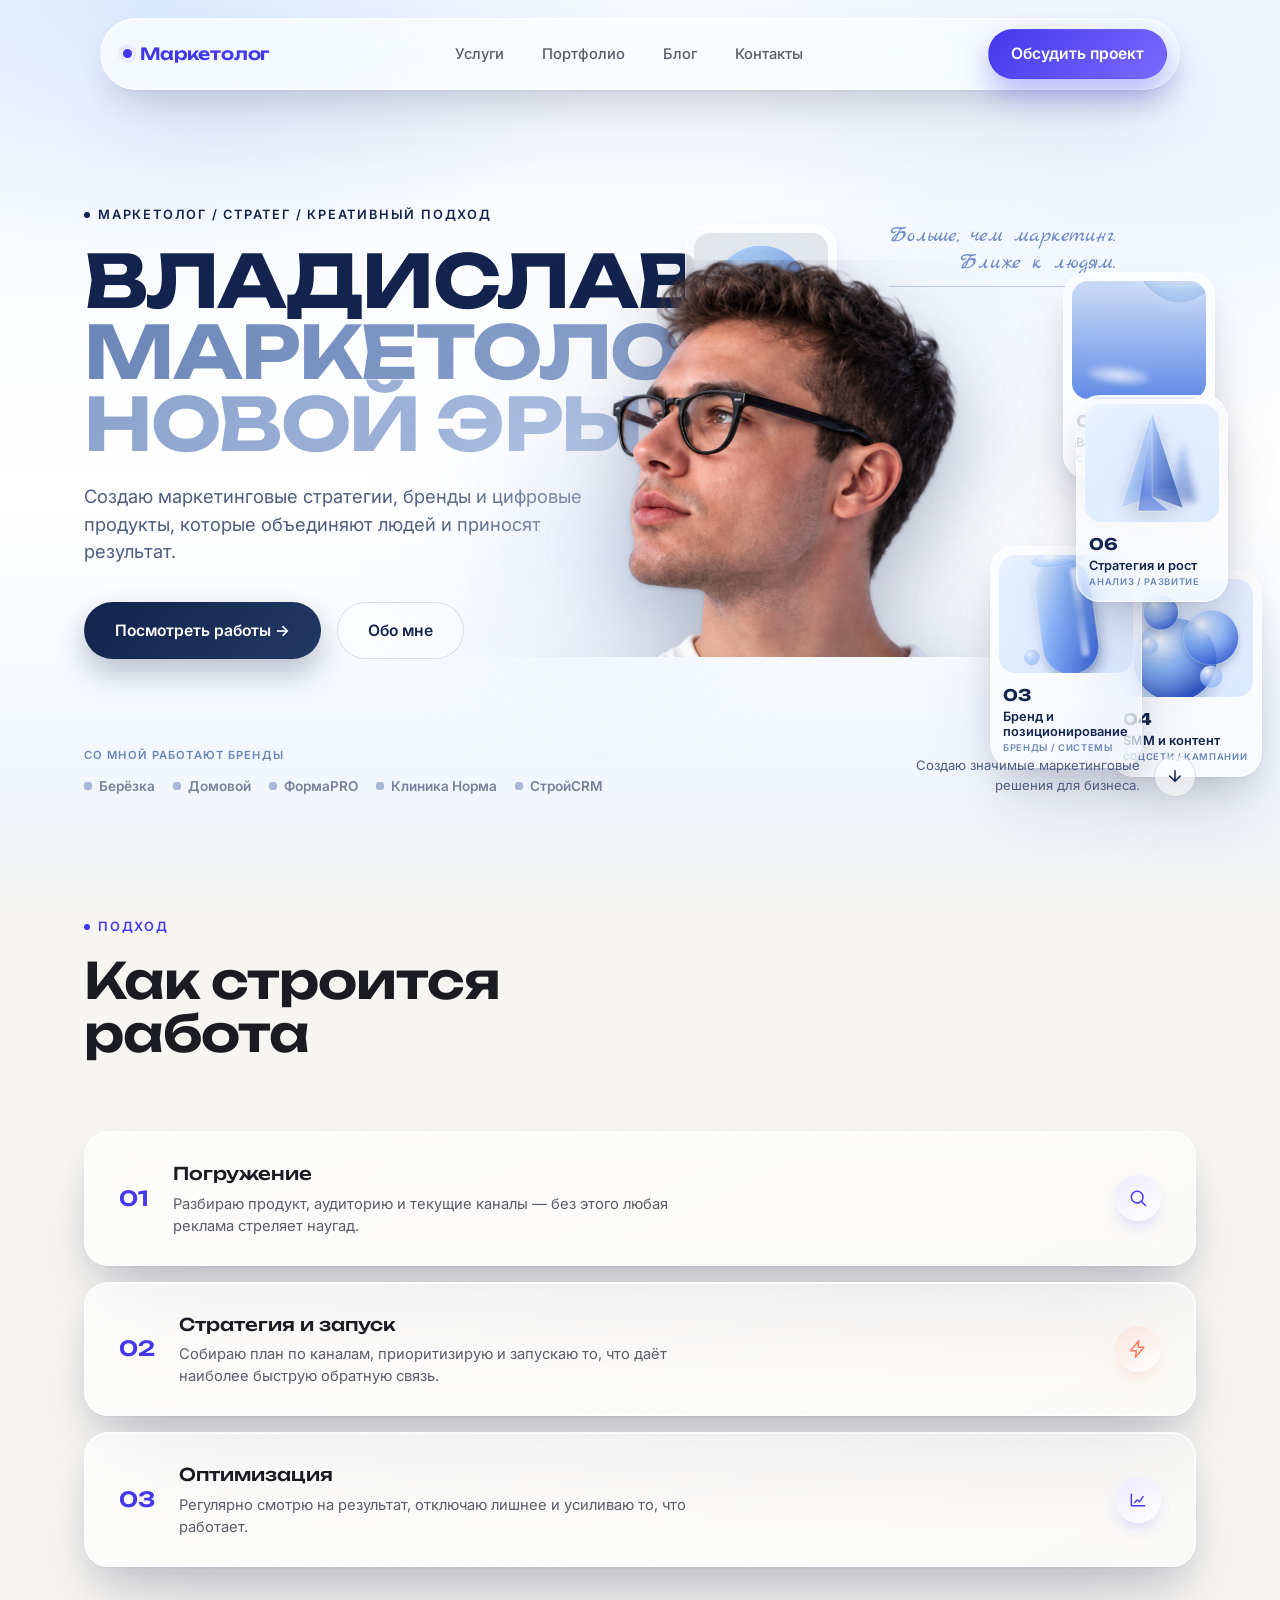
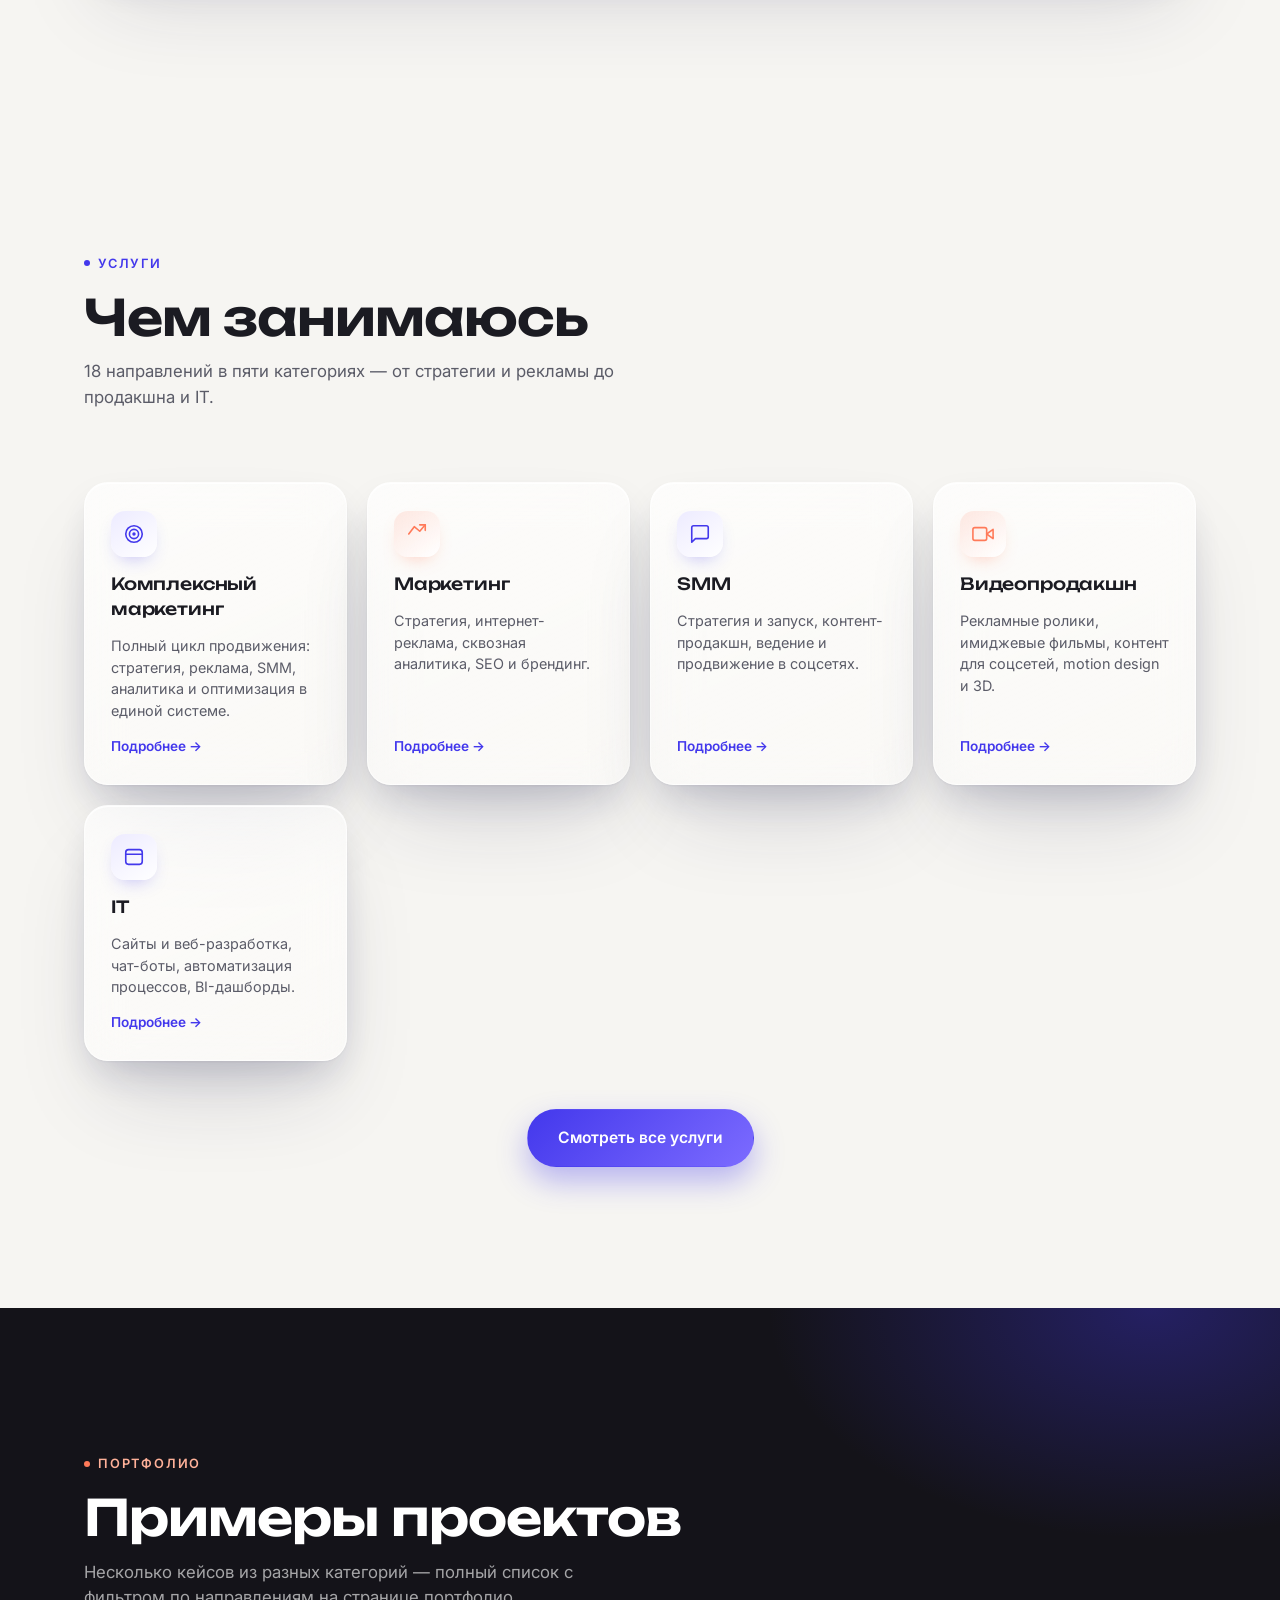
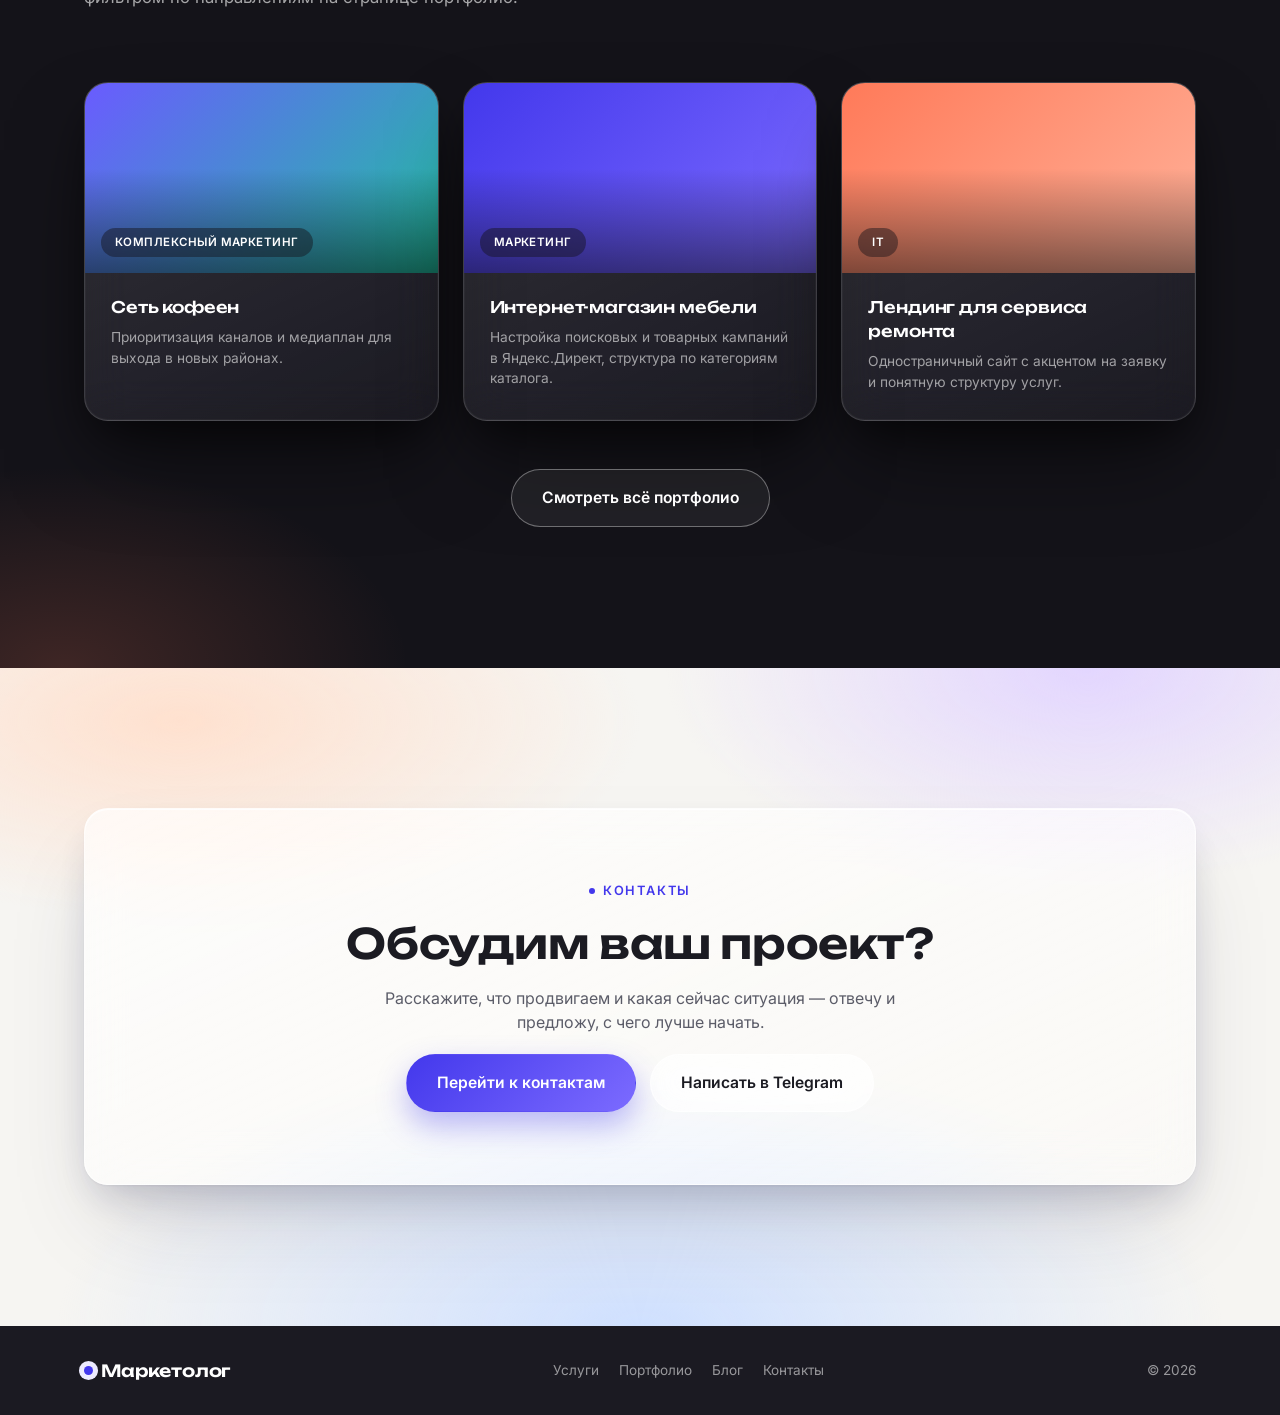
==== commit a9bfadc8: "Hero: replace photo with new portrait, layer headline behind silhouette Swap hero photo to specialis" ====
--- a/index.html
+++ b/index.html
@@ -53,7 +53,7 @@
       <span class="hero-script">Больше, чем маркетинг.<br>Ближе к людям.</span>
 
       <div class="hero-photo">
-        <img src="images/specialist-2.png" alt="Специалист по digital-маркетингу" width="922" height="1716">
+        <img src="images/specialist-3.png" alt="Специалист по digital-маркетингу" width="1271" height="1168">
       </div>
 
       <div class="hero-glass-card glass hgc-1">
--- a/css/styles.css
+++ b/css/styles.css
@@ -425,11 +425,13 @@
   pointer-events: none;
 }
 
+/* the photo used to sit in its own grid column beside the copy; it now
+   overlaps the copy block instead (a "text behind photo" composition), so
+   .hero-grid is just a relative anchor and .hero-photo-wrap is positioned
+   absolutely on top of it — see .hero-photo-wrap below for the placement
+   math and js/main.js's cursor-parallax comment for why it stays a single
+   transformable unit */
 .hero-grid {
-  display: grid;
-  grid-template-columns: 1.05fr 0.95fr;
-  gap: clamp(32px, 6vw, 72px);
-  align-items: center;
   position: relative;
   z-index: 1;
 }
@@ -437,6 +439,14 @@
 .hero-copy,
 .hero-photo-wrap {
   min-width: 0;
+}
+
+/* keeps the same effective text column width the overlap math below was
+   tuned against, regardless of the grid tracks that used to define it */
+.hero-copy {
+  position: relative;
+  z-index: 1;
+  max-width: 560px;
 }
 
 .hero-copy .eyebrow {
@@ -498,11 +508,28 @@
   color: var(--ice-navy);
 }
 
-/* Photo stage */
+/* Photo stage — deliberately overlapping the headline (a "text behind
+   photo" composition, MILAR-style): the photo is a real alpha cutout, so
+   only its opaque pixels (hair/face/shoulders) actually hide text behind
+   it — the transparent margins let the headline show straight through.
+   top/left below are tuned against the measured line-2 ("МАРКЕТОЛОГ")
+   overflow so the head clips its tail letters while the paragraph/button
+   row underneath stays completely clear; see .hero-photo's crop comment
+   for the other half of that math. */
 .hero-photo-wrap {
-  position: relative;
+  /* one size variable drives top/left/height together (below and in
+     .hero-photo) so the overlap stays proportional — and therefore stays
+     clear of .hero-text/.hero-actions — across the whole desktop width
+     range, not just the ~1280px reference it was tuned against. Anchoring
+     left off .hero-copy's fixed 560px + var(--pad-inline) (rather than an
+     independent vw value) is what keeps it locked to the actual text
+     column instead of drifting apart from it at other viewport widths. */
+  --photo-h: clamp(260px, 31vw, 420px);
+  position: absolute;
+  top: calc(var(--photo-h) * 0.15);
+  left: calc(var(--pad-inline) + 560px - var(--photo-h) * 0.52);
+  z-index: 5;
   width: fit-content;
-  margin-inline: auto;
   display: flex;
   justify-content: center;
   transition: transform 0.5s cubic-bezier(0.16, 1, 0.3, 1);
@@ -542,8 +569,8 @@
 /* handwritten accent line, top-right of the photo stage */
 .hero-script {
   position: absolute;
-  top: -46px;
-  right: 4%;
+  top: -38px;
+  right: -2%;
   z-index: 3;
   font-family: "Marck Script", cursive;
   font-size: 1.35rem;
@@ -558,21 +585,31 @@
    silhouette itself is the visual edge: no card wrapper, no box-shadow — a
    drop-shadow filter follows the actual alpha edges instead, and the blurred
    colour blobs behind it (on .hero-photo-wrap) now show straight through the
-   transparent margins instead of being blocked by an opaque photo rectangle */
+   transparent margins instead of being blocked by an opaque photo rectangle.
+   specialist-3.png is a bust crop that flares into wide crossed arms at the
+   very bottom (the source's opaque silhouette reaches almost to its own left
+   edge below ~70% of its height) — left uncropped, that flare would reach far
+   enough left (at the wrap's text-overlapping position) to cover the
+   paragraph/buttons below the headline. .hero-photo crops that flare off by
+   only ever showing the top 65% of the source frame (overflow:hidden + the
+   img sized taller than the box and top-aligned), which keeps the visible
+   silhouette's left edge comfortably right of the body copy at every row. */
 .hero-photo {
   position: relative;
   z-index: 2;
-  height: clamp(420px, 42vw, 600px);
-  display: flex;
-  align-items: flex-end;
+  height: var(--photo-h);
+  overflow: hidden;
+  display: flex;
+  align-items: flex-start;
+  justify-content: center;
 }
 
 .hero-photo img {
   position: relative;
-  height: 100%;
+  height: calc(var(--photo-h) / 0.65);
   width: auto;
   max-width: none;
-  transform: rotate(-1.1deg);
+  transform: rotate(-1.1deg) scale(1.02);
   filter:
     drop-shadow(0 2px 2px rgba(18, 36, 77, 0.14))
     drop-shadow(0 26px 34px rgba(18, 36, 77, 0.22))
@@ -641,11 +678,18 @@
   color: var(--ice-blue-muted);
 }
 
-.hgc-1 { top: -6%; left: -82px; --rot: -7deg; z-index: 1; animation-delay: 0s; }
-.hgc-2 { top: -4%; right: -96px; --rot: 6deg; z-index: 3; animation-delay: 1.2s; }
-.hgc-3 { bottom: 12%; left: -88px; --rot: -6deg; z-index: 3; animation-delay: 2.4s; }
-.hgc-4 { bottom: -4%; right: -88px; --rot: 8deg; z-index: 1; animation-delay: 3.6s; }
-.hgc-5 { top: 36%; right: -128px; --rot: 4deg; z-index: 3; animation-delay: 4.8s; }
+/* specialist-3.png overlaps the headline on its left side (see
+   .hero-photo-wrap), so none of the five cards reach out that way anymore —
+   a solid glass card there would block letters outright, unlike the photo's
+   alpha edge which only hides what's actually opaque. All five now wrap the
+   photo's top/right/bottom instead, still floating in front of and behind
+   it (mixed z-index, per the original design) to read as an orbit rather
+   than a one-sided row. */
+.hgc-1 { top: -9%; right: 40%; --rot: -6deg; z-index: 1; animation-delay: 0s; }
+.hgc-2 { top: 3%; right: -17%; --rot: 6deg; z-index: 3; animation-delay: 1.2s; }
+.hgc-3 { top: 72%; right: -6%; --rot: -5deg; z-index: 3; animation-delay: 2.4s; }
+.hgc-4 { top: 78%; right: -24%; --rot: 8deg; z-index: 1; animation-delay: 3.6s; }
+.hgc-5 { top: 34%; right: -19%; --rot: 4deg; z-index: 3; animation-delay: 4.8s; }
 
 @keyframes heroCardFloat {
   0%, 100% { transform: translateY(0) rotate(var(--rot)); }
@@ -736,12 +780,33 @@
 }
 
 @media (max-width: 900px) {
-  .hero-grid {
-    grid-template-columns: 1fr;
+  /* the desktop composition overlaps the photo onto the headline and crops
+     its bottom flare to protect the copy underneath — both only make sense
+     next to a wide text column. Below 900px .hero-copy is full-width and
+     stacked above the photo already (no shared space to overlap), so the
+     simplest, safest fallback is: cards/script hidden (as before) and the
+     photo un-overlapped, uncropped and centered under the copy. */
+  .hero-copy {
+    max-width: none;
   }
   .hero-glass-card,
   .hero-script {
     display: none;
+  }
+  .hero-photo-wrap {
+    position: relative;
+    top: auto;
+    left: auto;
+    z-index: auto;
+    margin: 32px auto 0;
+  }
+  .hero-photo {
+    height: clamp(320px, 78vw, 460px);
+    overflow: visible;
+    align-items: flex-end;
+  }
+  .hero-photo img {
+    height: 100%;
   }
   .hero-bottom-row {
     justify-content: flex-start;
